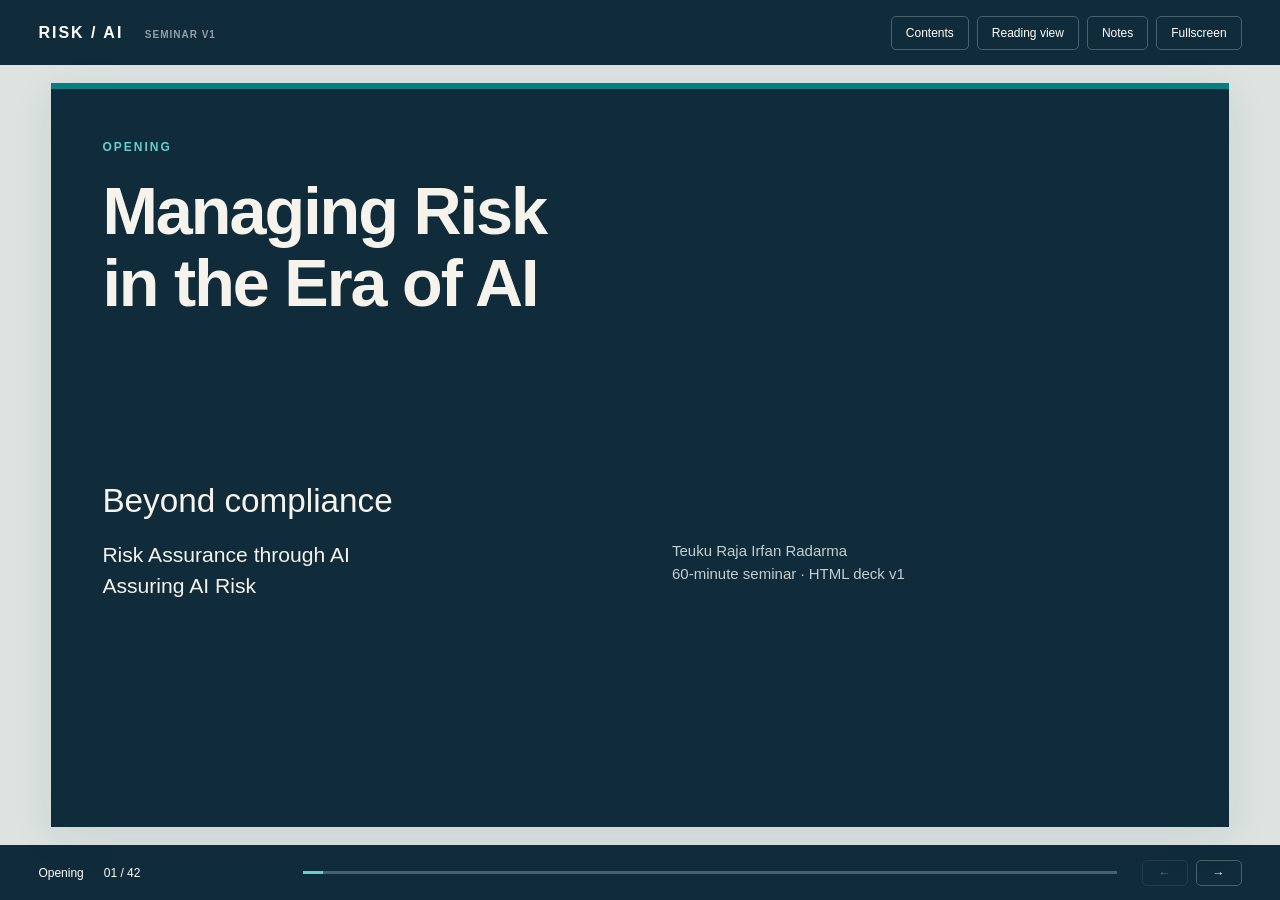
==== index.html @ 692be48c "Launch HORI cloud workspace with template and guided setup" ====
<!doctype html>
<html lang="en">
<head>
<meta charset="utf-8">
<meta name="viewport" content="width=device-width, initial-scale=1">
<meta http-equiv="refresh" content="0;url=deck/">
<title>AI Risk Seminar</title>
</head>
<body><p><a href="deck/">Open the seminar presentation</a></p></body>
</html>
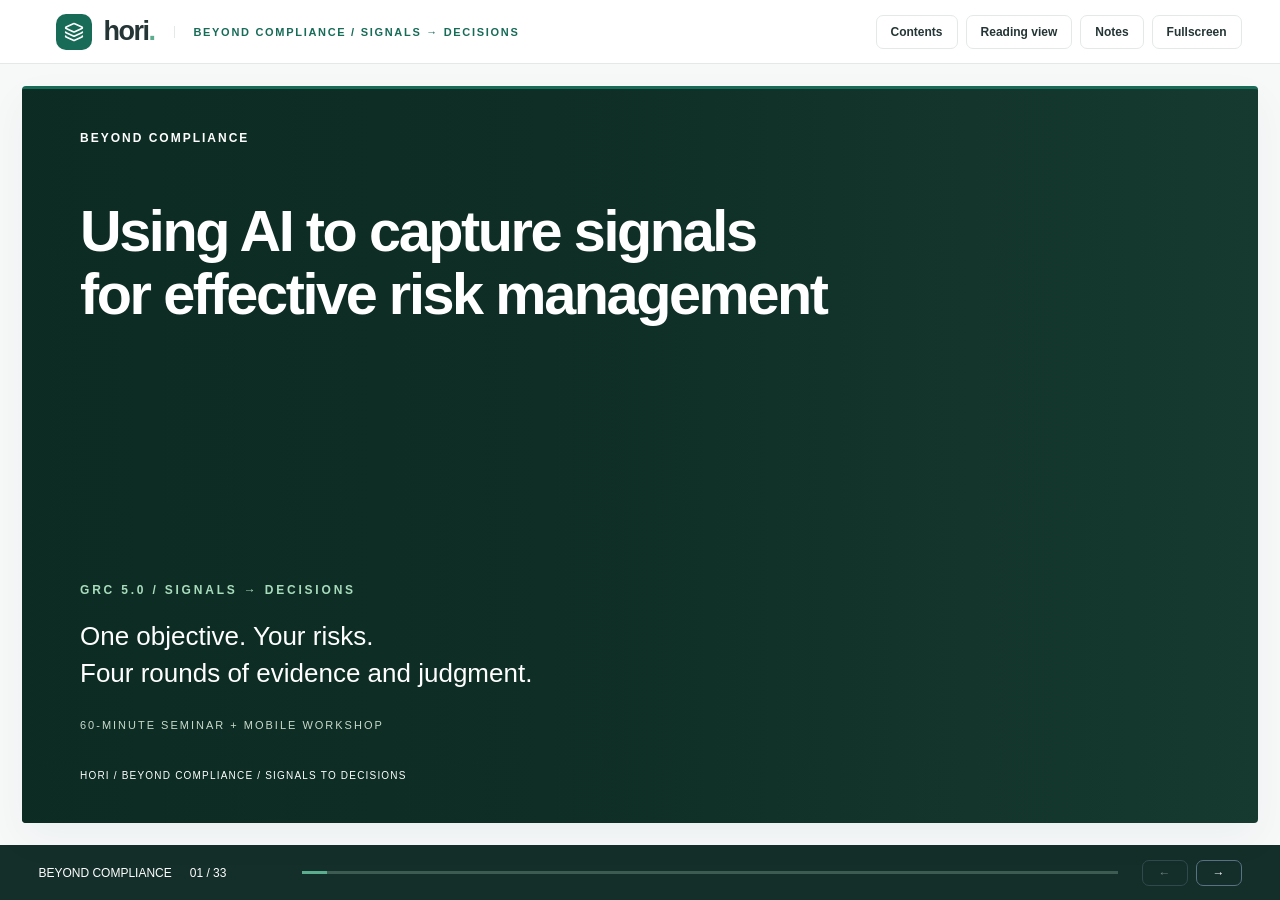
==== commit 1fa3e1e0: "Finalize Beyond Compliance seminar and remove superseded artifacts" ====
--- a/index.html
+++ b/index.html
@@ -4,7 +4,7 @@
 <meta charset="utf-8">
 <meta name="viewport" content="width=device-width, initial-scale=1">
 <meta http-equiv="refresh" content="0;url=deck/">
-<title>AI Risk Seminar</title>
+<title>HORI | Beyond Compliance</title>
 </head>
 <body><p><a href="deck/">Open the seminar presentation</a></p></body>
 </html>
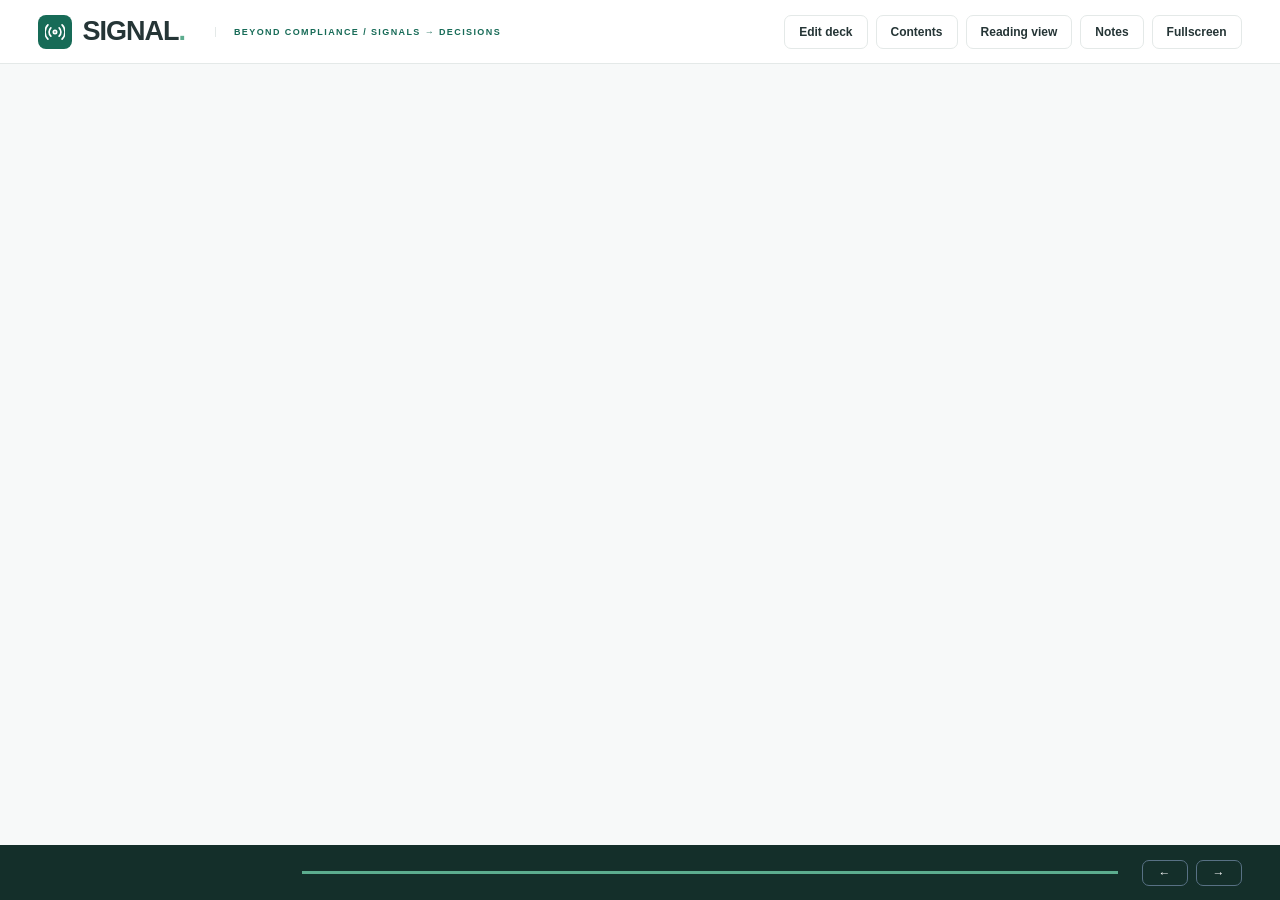
==== commit 1f4d77f4: "Rebrand seminar as SIGNAL and finalize live presentation experience" ====
--- a/index.html
+++ b/index.html
@@ -4,7 +4,7 @@
 <meta charset="utf-8">
 <meta name="viewport" content="width=device-width, initial-scale=1">
 <meta http-equiv="refresh" content="0;url=deck/">
-<title>HORI | Beyond Compliance</title>
+<title>SIGNAL | Beyond Compliance</title>
 </head>
 <body><p><a href="deck/">Open the seminar presentation</a></p></body>
 </html>
